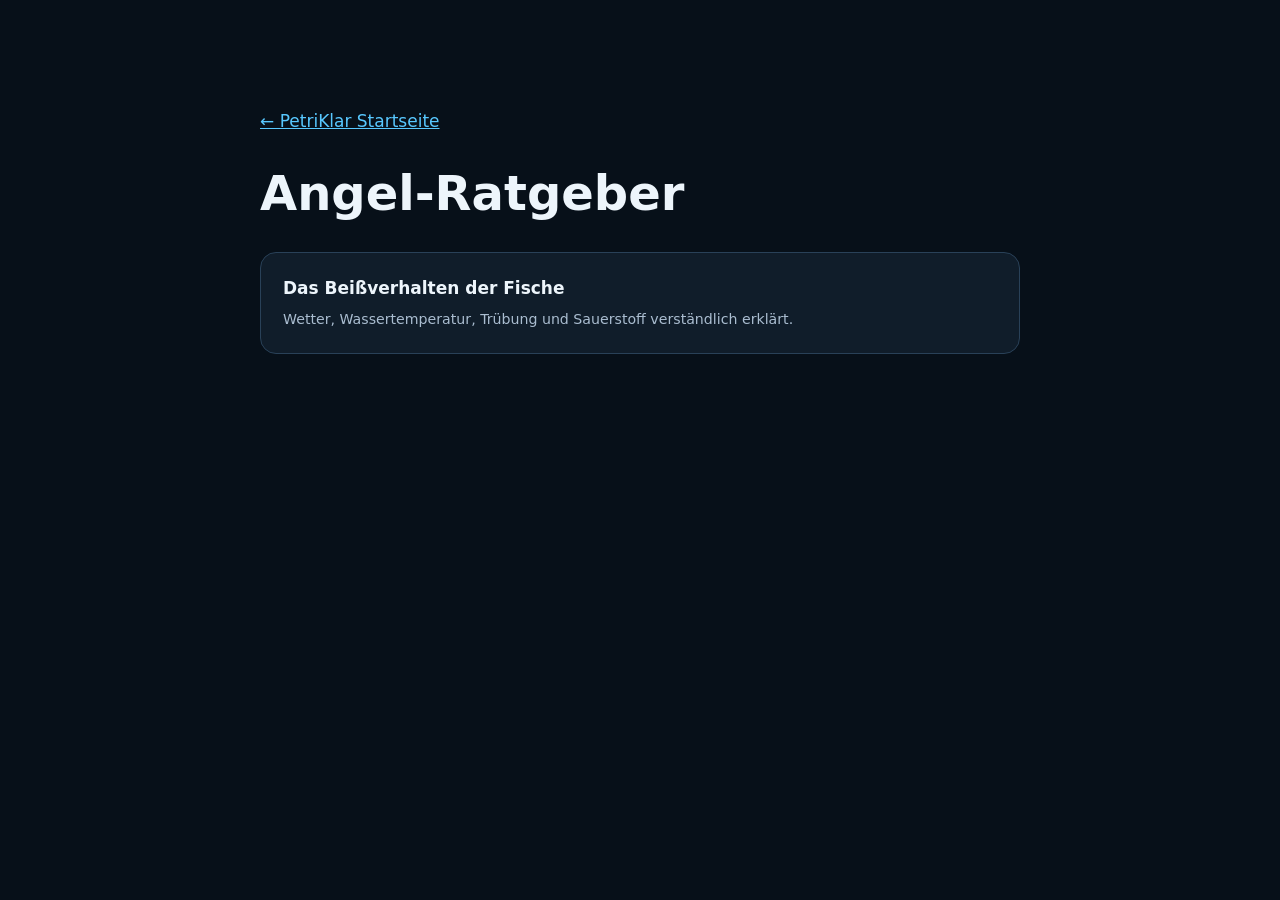
==== ratgeber/index.html @ 04f3fb8d "Add files via upload" ====
<!DOCTYPE html>
<html lang="de">
<head>
  <meta charset="UTF-8">
  <meta name="viewport" content="width=device-width, initial-scale=1.0">
  <title>Angel-Ratgeber | PetriKlar</title>
  <meta name="description" content="Wissenschaftlich fundierte Angel-Ratgeber von PetriKlar.">
  <link rel="canonical" href="https://petriklar.com/ratgeber/">
  <style>body{margin:0;background:#071019;color:#edf5fb;font:17px/1.6 system-ui,-apple-system,"Segoe UI",sans-serif}.wrap{width:min(92%,760px);margin:12vh auto}a{color:#58c8ff}h1{font-size:clamp(2rem,6vw,3rem);line-height:1.1}.card{display:block;padding:22px;background:#101d2a;border:1px solid #294158;border-radius:16px;color:#edf5fb;text-decoration:none}.card small{display:block;color:#aabdd0;margin-top:6px}</style>
</head>
<body><main class="wrap"><p><a href="../index.html">← PetriKlar Startseite</a></p><h1>Angel-Ratgeber</h1><a class="card" href="beissverhalten-der-fische.html"><strong>Das Beißverhalten der Fische</strong><small>Wetter, Wassertemperatur, Trübung und Sauerstoff verständlich erklärt.</small></a></main></body>
</html>
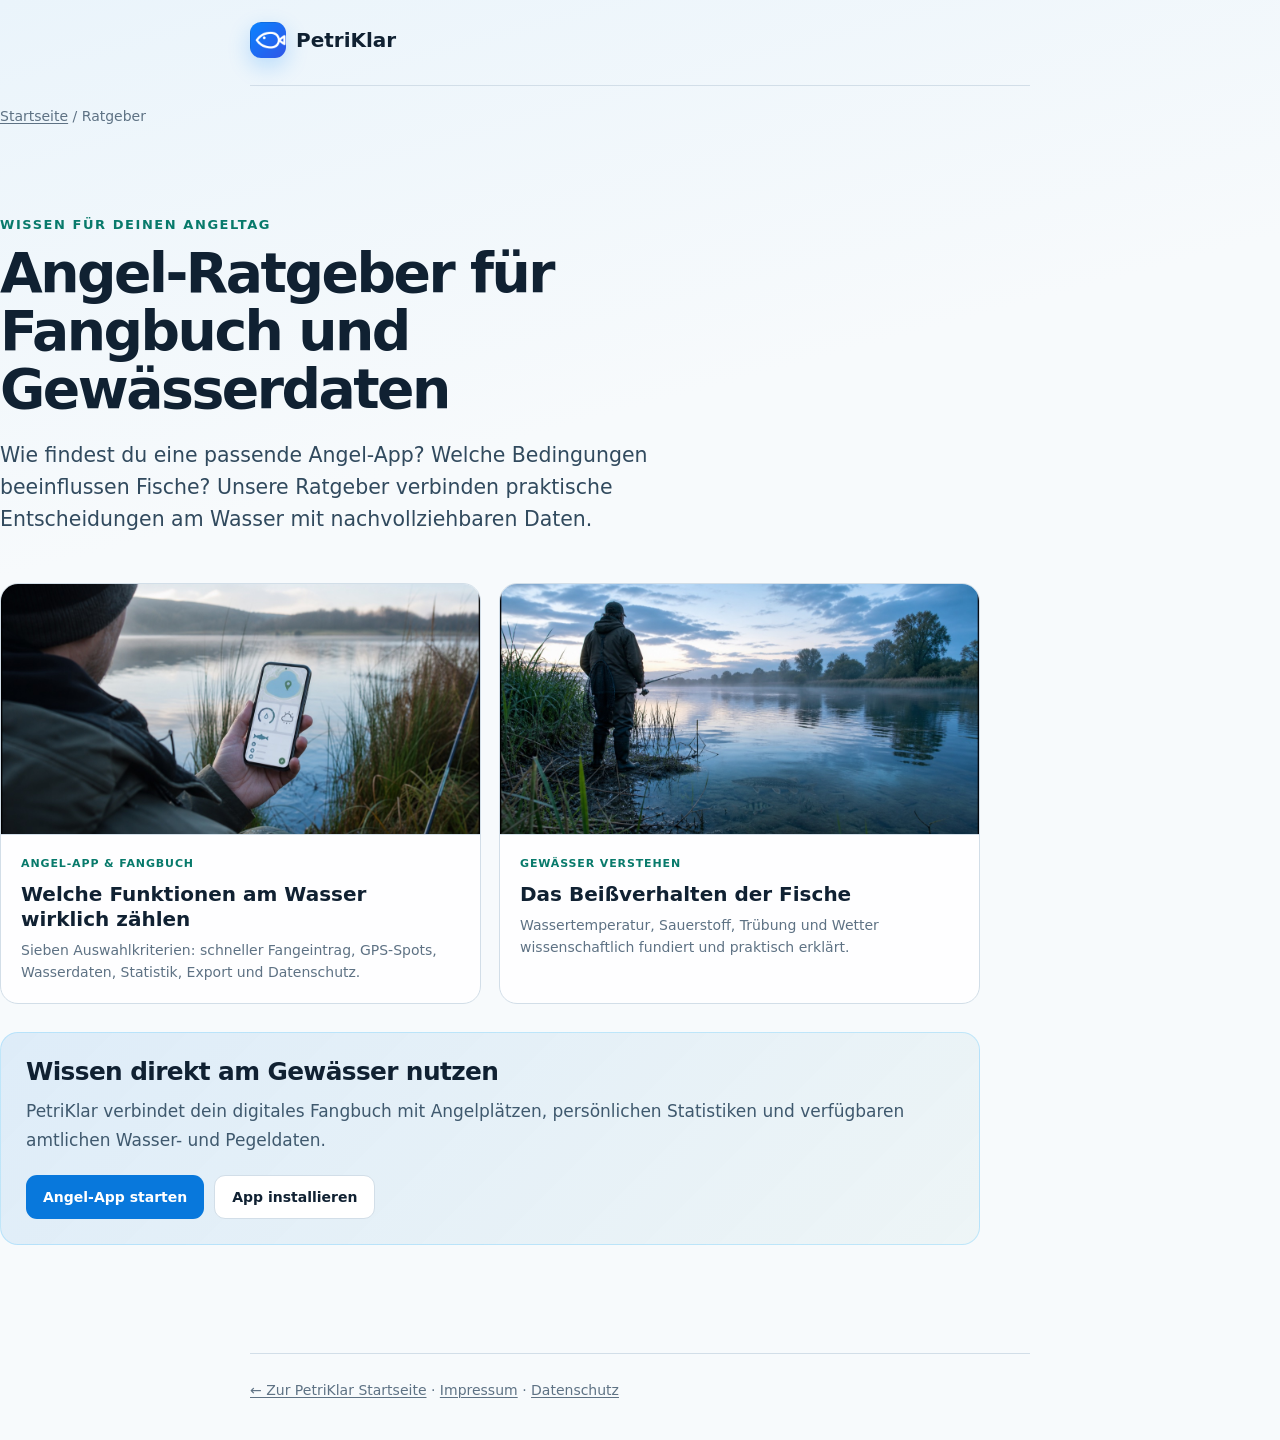
==== commit 189a8bf9: "Improve SEO for Angel App searches" ====
--- a/ratgeber/index.html
+++ b/ratgeber/index.html
@@ -1,12 +1,70 @@
-<!DOCTYPE html>
+<!doctype html>
 <html lang="de">
 <head>
-  <meta charset="UTF-8">
-  <meta name="viewport" content="width=device-width, initial-scale=1.0">
-  <title>Angel-Ratgeber | PetriKlar</title>
-  <meta name="description" content="Wissenschaftlich fundierte Angel-Ratgeber von PetriKlar.">
-  <link rel="canonical" href="https://petriklar.com/ratgeber/">
-  <style>body{margin:0;background:#071019;color:#edf5fb;font:17px/1.6 system-ui,-apple-system,"Segoe UI",sans-serif}.wrap{width:min(92%,760px);margin:12vh auto}a{color:#58c8ff}h1{font-size:clamp(2rem,6vw,3rem);line-height:1.1}.card{display:block;padding:22px;background:#101d2a;border:1px solid #294158;border-radius:16px;color:#edf5fb;text-decoration:none}.card small{display:block;color:#aabdd0;margin-top:6px}</style>
+  <meta charset="utf-8">
+  <meta name="viewport" content="width=device-width,initial-scale=1,viewport-fit=cover">
+  <meta name="theme-color" content="#071019">
+  <meta name="robots" content="index,follow,max-image-preview:large,max-snippet:-1,max-video-preview:-1">
+  <title>Angel-Ratgeber: Fangbuch, Wasser &amp; Beißverhalten | PetriKlar</title>
+  <meta name="description" content="Praxisnahe Angel-Ratgeber zu Angel-Apps, digitalem Fangbuch, Gewässerdaten und Beißverhalten – verständlich erklärt von PetriKlar.">
+  <link rel="canonical" href="https://www.petriklar.com/ratgeber/">
+  <link rel="icon" href="../assets/icons/favicon.svg" type="image/svg+xml" sizes="any">
+  <link rel="apple-touch-icon" href="../assets/icons/apple-touch-icon.png">
+  <meta property="og:type" content="website">
+  <meta property="og:locale" content="de_DE">
+  <meta property="og:site_name" content="PetriKlar">
+  <meta property="og:title" content="Angel-Ratgeber von PetriKlar">
+  <meta property="og:description" content="Digitales Fangbuch, Angel-Apps, Gewässerdaten und Beißverhalten verständlich erklärt.">
+  <meta property="og:url" content="https://www.petriklar.com/ratgeber/">
+  <meta property="og:image" content="https://www.petriklar.com/assets/images/angel-app-digitales-fangbuch.jpg">
+  <meta property="og:image:width" content="1200">
+  <meta property="og:image:height" content="630">
+  <meta property="og:image:alt" content="Angler nutzt eine digitale Angel-App am See">
+  <meta name="twitter:card" content="summary_large_image">
+  <meta name="twitter:title" content="Angel-Ratgeber von PetriKlar">
+  <meta name="twitter:description" content="Angel-App, Fangbuch und Gewässerdaten: praxisnahe Ratgeber für Angler.">
+  <meta name="twitter:image" content="https://www.petriklar.com/assets/images/angel-app-digitales-fangbuch.jpg">
+  <link rel="stylesheet" href="ratgeber.css?v=1">
+  <script type="application/ld+json">
+  {
+    "@context":"https://schema.org",
+    "@type":"CollectionPage",
+    "name":"Angel-Ratgeber von PetriKlar",
+    "description":"Praxisnahe Ratgeber zu Angel-Apps, digitalem Fangbuch, Gewässerdaten und Beißverhalten.",
+    "url":"https://www.petriklar.com/ratgeber/",
+    "inLanguage":"de-DE",
+    "isPartOf":{"@type":"WebSite","name":"PetriKlar","url":"https://www.petriklar.com/"}
+  }
+  </script>
+  <script type="application/ld+json">
+  {"@context":"https://schema.org","@type":"BreadcrumbList","itemListElement":[{"@type":"ListItem","position":1,"name":"Startseite","item":"https://www.petriklar.com/"},{"@type":"ListItem","position":2,"name":"Ratgeber","item":"https://www.petriklar.com/ratgeber/"}]}
+  </script>
 </head>
-<body><main class="wrap"><p><a href="../index.html">← PetriKlar Startseite</a></p><h1>Angel-Ratgeber</h1><a class="card" href="beissverhalten-der-fische.html"><strong>Das Beißverhalten der Fische</strong><small>Wetter, Wassertemperatur, Trübung und Sauerstoff verständlich erklärt.</small></a></main></body>
+<body>
+  <header class="shell site-head"><a class="brand" href="../" aria-label="PetriKlar Startseite"><img src="../assets/icons/petriklar-192.png" alt="" width="36" height="36">PetriKlar</a></header>
+  <main class="collection">
+    <nav class="crumbs" aria-label="Brotkrümelnavigation"><a href="../">Startseite</a> <span aria-hidden="true">/</span> Ratgeber</nav>
+    <div class="collection-intro">
+      <p class="eyebrow">Wissen für deinen Angeltag</p>
+      <h1>Angel-Ratgeber für Fangbuch und Gewässerdaten</h1>
+      <p class="lead">Wie findest du eine passende Angel-App? Welche Bedingungen beeinflussen Fische? Unsere Ratgeber verbinden praktische Entscheidungen am Wasser mit nachvollziehbaren Daten.</p>
+    </div>
+    <div class="guide-grid">
+      <a class="guide-card" href="angel-app-digitales-fangbuch.html">
+        <img src="../assets/images/angel-app-digitales-fangbuch.jpg" alt="Angler prüft eine Angel-App mit digitalem Fangbuch am See" width="1200" height="630" decoding="async">
+        <span class="guide-card-copy"><small>Angel-App &amp; Fangbuch</small><strong>Welche Funktionen am Wasser wirklich zählen</strong><p>Sieben Auswahlkriterien: schneller Fangeintrag, GPS-Spots, Wasserdaten, Statistik, Export und Datenschutz.</p></span>
+      </a>
+      <a class="guide-card" href="beissverhalten-der-fische.html">
+        <img src="../assets/images/beissverhalten-fische-angel-app.jpg" alt="Angler an einem Fluss mit sichtbaren Fischen unter der Wasseroberfläche" width="1200" height="630" loading="lazy" decoding="async">
+        <span class="guide-card-copy"><small>Gewässer verstehen</small><strong>Das Beißverhalten der Fische</strong><p>Wassertemperatur, Sauerstoff, Trübung und Wetter wissenschaftlich fundiert und praktisch erklärt.</p></span>
+      </a>
+    </div>
+    <aside class="app-cta">
+      <h2>Wissen direkt am Gewässer nutzen</h2>
+      <p>PetriKlar verbindet dein digitales Fangbuch mit Angelplätzen, persönlichen Statistiken und verfügbaren amtlichen Wasser- und Pegeldaten.</p>
+      <div class="cta-actions"><a class="cta-button" href="../app.html">Angel-App starten</a><a class="cta-button secondary" href="../installieren.html">App installieren</a></div>
+    </aside>
+  </main>
+  <footer class="shell site-foot"><a href="../">← Zur PetriKlar Startseite</a> · <a href="../legal/impressum.html">Impressum</a> · <a href="../legal/datenschutz.html">Datenschutz</a></footer>
+</body>
 </html>
--- a/ratgeber/ratgeber.css
+++ b/ratgeber/ratgeber.css
@@ -0,0 +1,79 @@
+:root{
+  color-scheme:dark;
+  --bg:#071019;--surface:#101d2a;--surface2:#16283a;--line:#294158;
+  --text:#edf5fb;--muted:#aabdd0;--blue:#58c8ff;--teal:#56dfca;--gold:#f7c65c;--max:780px;
+}
+*{box-sizing:border-box}
+html{scroll-behavior:smooth;scroll-padding-top:1.5rem}
+body{margin:0;background:linear-gradient(165deg,#0d2133 0,#071019 35rem);color:var(--text);font:17px/1.72 system-ui,-apple-system,BlinkMacSystemFont,"Segoe UI",sans-serif}
+a{color:var(--blue);text-decoration-thickness:.08em;text-underline-offset:.16em}
+a:hover{color:#b5ecff}
+img{max-width:100%;height:auto}
+.shell{width:min(calc(100% - 32px),var(--max));margin:auto}
+.site-head{padding:22px 0 18px;border-bottom:1px solid var(--line)}
+.brand{display:inline-flex;align-items:center;gap:10px;color:var(--text);font-size:20px;font-weight:800;text-decoration:none}
+.brand img{width:36px;height:36px;border-radius:11px;box-shadow:0 8px 22px rgba(10,132,255,.24)}
+.crumbs{padding:18px 0;color:var(--muted);font-size:14px}
+.crumbs a{color:var(--muted)}
+main{padding-bottom:52px}
+.eyebrow{margin:26px 0 8px;color:var(--teal);font-size:13px;font-weight:750;letter-spacing:.12em;text-transform:uppercase}
+h1{margin:0 0 18px;font-size:clamp(2rem,7vw,3.45rem);line-height:1.05;letter-spacing:-.045em}
+h2{margin:54px 0 16px;font-size:clamp(1.45rem,4vw,2rem);line-height:1.16;letter-spacing:-.025em}
+h3{margin:28px 0 8px;font-size:1.2rem;line-height:1.25}
+p{margin:0 0 19px}
+.lead{color:#d8e7f3;font-size:clamp(1.1rem,2.8vw,1.28rem);line-height:1.58}
+.meta{display:flex;flex-wrap:wrap;gap:10px 17px;margin:24px 0 29px;color:var(--muted);font-size:14px}
+.meta span+span{border-left:1px solid var(--line);padding-left:17px}
+.article-hero{margin:0 0 34px}
+.article-hero img{display:block;width:100%;border:1px solid var(--line);border-radius:18px;box-shadow:0 24px 65px rgba(0,0,0,.28)}
+.article-hero figcaption{margin-top:9px;color:var(--muted);font-size:12.5px;line-height:1.5}
+.summary{margin:29px 0 34px;padding:19px 21px;border:1px solid var(--line);border-radius:16px;background:rgba(16,29,42,.9)}
+.summary strong{display:block;margin-bottom:8px}
+.summary ol{margin:0;padding-left:20px}
+.summary li{padding:3px 0}
+.summary a{color:var(--text)}
+.tip{margin:26px 0;padding:18px 20px;border-left:4px solid var(--teal);border-radius:0 12px 12px 0;background:linear-gradient(90deg,rgba(86,223,202,.12),rgba(86,223,202,.035))}
+.tip strong{color:var(--teal)}
+.checklist{margin:24px 0;padding:0;list-style:none}
+.checklist li{position:relative;margin:0 0 10px;padding:13px 15px 13px 44px;border:1px solid var(--line);border-radius:12px;background:rgba(16,29,42,.72)}
+.checklist li::before{content:"✓";position:absolute;left:15px;top:12px;color:var(--teal);font-weight:900}
+.app-cta{margin:38px 0;padding:25px;border:1px solid rgba(88,200,255,.3);border-radius:18px;background:linear-gradient(135deg,rgba(88,200,255,.13),rgba(86,223,202,.05))}
+.app-cta h2{margin:0 0 10px;font-size:1.55rem}
+.app-cta p{color:#cedfea}
+.cta-actions{display:flex;flex-wrap:wrap;gap:10px;margin-top:18px}
+.cta-button{display:inline-flex;align-items:center;justify-content:center;min-height:44px;padding:0 17px;border-radius:11px;background:var(--blue);color:#06131d;font-size:14px;font-weight:800;text-decoration:none}
+.cta-button.secondary{border:1px solid var(--line);background:rgba(255,255,255,.05);color:var(--text)}
+.sources{margin-top:47px;padding:25px 0 6px;border-top:1px solid var(--line)}
+.sources h2{margin-top:0}
+.sources ul{padding-left:20px}
+.sources li{margin:0 0 12px;color:var(--muted)}
+.sources a{font-weight:650}
+.notice{margin-top:24px;color:var(--muted);font-size:14px}
+.site-foot{padding:24px 0 38px;border-top:1px solid var(--line);color:var(--muted);font-size:14px}
+.site-foot a{color:var(--muted)}
+
+.collection{width:min(calc(100% - 32px),980px);padding-bottom:70px}
+.collection-intro{max-width:760px;padding:42px 0 28px}
+.collection-intro h1{margin-bottom:20px}
+.guide-grid{display:grid;grid-template-columns:repeat(2,minmax(0,1fr));gap:18px}
+.guide-card{display:flex;min-width:0;flex-direction:column;overflow:hidden;border:1px solid var(--line);border-radius:18px;background:rgba(16,29,42,.9);color:var(--text);text-decoration:none;transition:transform 160ms cubic-bezier(.23,1,.32,1),border-color 180ms ease,background-color 180ms ease}
+.guide-card img{width:100%;aspect-ratio:1200/630;object-fit:cover;border-bottom:1px solid var(--line)}
+.guide-card-copy{display:flex;flex:1;flex-direction:column;padding:20px}
+.guide-card small{color:var(--teal);font-size:11px;font-weight:800;letter-spacing:.08em;text-transform:uppercase}
+.guide-card strong{margin:8px 0;font-size:1.25rem;line-height:1.25}
+.guide-card p{margin:0;color:var(--muted);font-size:14px;line-height:1.55}
+.collection .app-cta{margin-top:28px}
+
+@media (hover:hover) and (pointer:fine){.guide-card:hover{transform:translateY(-3px);border-color:rgba(88,200,255,.45);background:#132536}.cta-button:hover{color:#06131d}.cta-button.secondary:hover{color:var(--text);background:rgba(255,255,255,.1)}}
+@media(max-width:650px){
+  body{font-size:16px}.shell,.collection{width:min(calc(100% - 24px),var(--max))}.site-head{padding-top:14px}.crumbs{padding:14px 0}.eyebrow{margin-top:17px}.meta{margin:20px 0 24px}.meta span+span{border:0;padding-left:0}.summary{margin:25px 0 30px;padding:16px}h2{margin-top:42px}.tip{padding:16px}.sources{margin-top:38px}.guide-grid{grid-template-columns:1fr}.collection-intro{padding-top:30px}.app-cta{padding:20px}.cta-actions{flex-direction:column}.cta-button{width:100%}
+}
+@media(prefers-reduced-motion:reduce){html{scroll-behavior:auto}.guide-card{transition:none}}
+@media(prefers-color-scheme:light){
+  :root{color-scheme:light;--bg:#f5f8fb;--surface:#fff;--surface2:#edf3f8;--line:#d2dee8;--text:#102132;--muted:#5e7284;--blue:#0878dc;--teal:#087a6b}
+  body{background:linear-gradient(165deg,#eaf4fb 0,#f7fafc 35rem)}
+  a:hover{color:#065ba8}.lead{color:#314a5e}.article-hero img{box-shadow:0 24px 65px rgba(39,69,91,.15)}
+  .summary,.checklist li,.guide-card{background:rgba(255,255,255,.9)}.tip{background:linear-gradient(90deg,rgba(8,122,107,.11),rgba(8,122,107,.025))}
+  .app-cta{background:linear-gradient(135deg,rgba(8,120,220,.1),rgba(8,122,107,.04))}.app-cta p{color:#3f596e}.cta-button{color:#fff}.cta-button.secondary{background:#fff;color:var(--text)}
+}
+@media(prefers-color-scheme:light) and (hover:hover) and (pointer:fine){.guide-card:hover{background:#fff}.cta-button:hover{color:#fff}.cta-button.secondary:hover{color:var(--text);background:#edf3f8}}
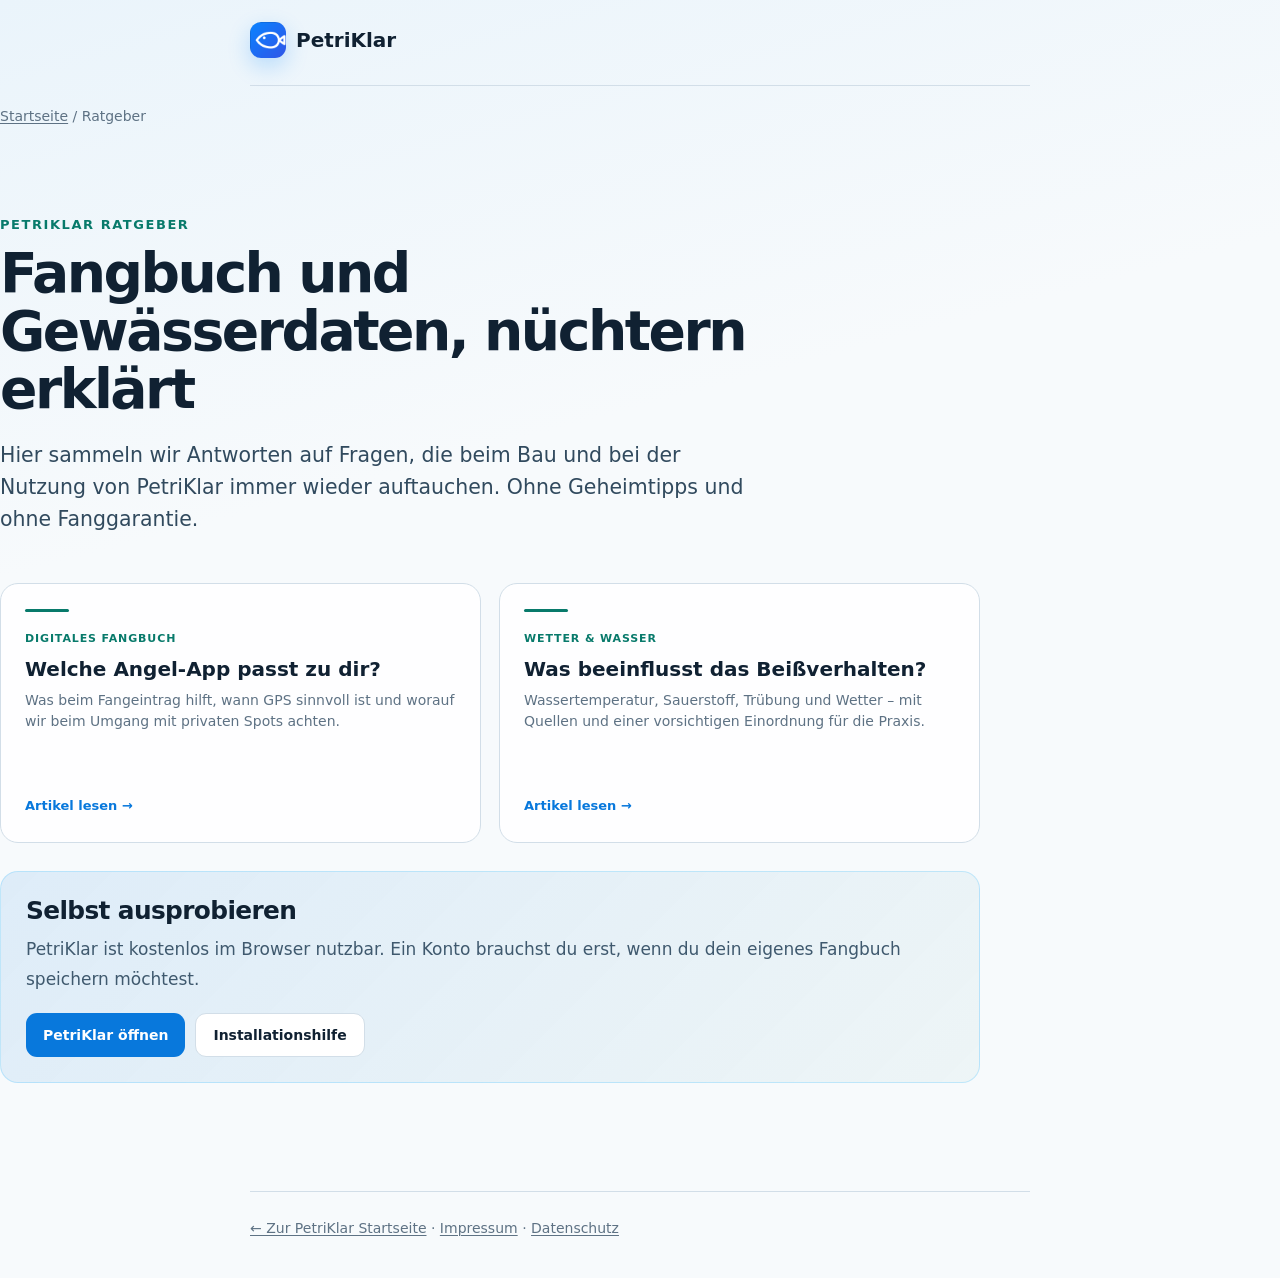
==== commit bd459b34: "Humanize public content and remove generated images" ====
--- a/ratgeber/index.html
+++ b/ratgeber/index.html
@@ -5,32 +5,27 @@
   <meta name="viewport" content="width=device-width,initial-scale=1,viewport-fit=cover">
   <meta name="theme-color" content="#071019">
   <meta name="robots" content="index,follow,max-image-preview:large,max-snippet:-1,max-video-preview:-1">
-  <title>Angel-Ratgeber: Fangbuch, Wasser &amp; Beißverhalten | PetriKlar</title>
-  <meta name="description" content="Praxisnahe Angel-Ratgeber zu Angel-Apps, digitalem Fangbuch, Gewässerdaten und Beißverhalten – verständlich erklärt von PetriKlar.">
+  <title>Ratgeber zu Fangbuch und Gewässerdaten | PetriKlar</title>
+  <meta name="description" content="PetriKlar ordnet Fragen zu digitalen Fangbüchern, privaten GPS-Spots, Wasserdaten und Beißverhalten verständlich und mit Quellen ein.">
   <link rel="canonical" href="https://www.petriklar.com/ratgeber/">
   <link rel="icon" href="../assets/icons/favicon.svg" type="image/svg+xml" sizes="any">
   <link rel="apple-touch-icon" href="../assets/icons/apple-touch-icon.png">
   <meta property="og:type" content="website">
   <meta property="og:locale" content="de_DE">
   <meta property="og:site_name" content="PetriKlar">
-  <meta property="og:title" content="Angel-Ratgeber von PetriKlar">
-  <meta property="og:description" content="Digitales Fangbuch, Angel-Apps, Gewässerdaten und Beißverhalten verständlich erklärt.">
+  <meta property="og:title" content="Ratgeber zu Fangbuch und Gewässerdaten | PetriKlar">
+  <meta property="og:description" content="Zwei nüchterne Einordnungen zu digitalen Fangbüchern und Bedingungen am Gewässer.">
   <meta property="og:url" content="https://www.petriklar.com/ratgeber/">
-  <meta property="og:image" content="https://www.petriklar.com/assets/images/angel-app-digitales-fangbuch.jpg">
-  <meta property="og:image:width" content="1200">
-  <meta property="og:image:height" content="630">
-  <meta property="og:image:alt" content="Angler nutzt eine digitale Angel-App am See">
-  <meta name="twitter:card" content="summary_large_image">
-  <meta name="twitter:title" content="Angel-Ratgeber von PetriKlar">
-  <meta name="twitter:description" content="Angel-App, Fangbuch und Gewässerdaten: praxisnahe Ratgeber für Angler.">
-  <meta name="twitter:image" content="https://www.petriklar.com/assets/images/angel-app-digitales-fangbuch.jpg">
-  <link rel="stylesheet" href="ratgeber.css?v=1">
+  <meta name="twitter:card" content="summary">
+  <meta name="twitter:title" content="Ratgeber zu Fangbuch und Gewässerdaten | PetriKlar">
+  <meta name="twitter:description" content="Digitale Fangbücher und Bedingungen am Gewässer, verständlich und ohne Fangversprechen eingeordnet.">
+  <link rel="stylesheet" href="ratgeber.css?v=2">
   <script type="application/ld+json">
   {
     "@context":"https://schema.org",
     "@type":"CollectionPage",
-    "name":"Angel-Ratgeber von PetriKlar",
-    "description":"Praxisnahe Ratgeber zu Angel-Apps, digitalem Fangbuch, Gewässerdaten und Beißverhalten.",
+    "name":"Ratgeber von PetriKlar",
+    "description":"Einordnungen zu digitalen Fangbüchern, privaten GPS-Spots, Gewässerdaten und Beißverhalten.",
     "url":"https://www.petriklar.com/ratgeber/",
     "inLanguage":"de-DE",
     "isPartOf":{"@type":"WebSite","name":"PetriKlar","url":"https://www.petriklar.com/"}
@@ -45,24 +40,22 @@
   <main class="collection">
     <nav class="crumbs" aria-label="Brotkrümelnavigation"><a href="../">Startseite</a> <span aria-hidden="true">/</span> Ratgeber</nav>
     <div class="collection-intro">
-      <p class="eyebrow">Wissen für deinen Angeltag</p>
-      <h1>Angel-Ratgeber für Fangbuch und Gewässerdaten</h1>
-      <p class="lead">Wie findest du eine passende Angel-App? Welche Bedingungen beeinflussen Fische? Unsere Ratgeber verbinden praktische Entscheidungen am Wasser mit nachvollziehbaren Daten.</p>
+      <p class="eyebrow">PetriKlar Ratgeber</p>
+      <h1>Fangbuch und Gewässerdaten, nüchtern erklärt</h1>
+      <p class="lead">Hier sammeln wir Antworten auf Fragen, die beim Bau und bei der Nutzung von PetriKlar immer wieder auftauchen. Ohne Geheimtipps und ohne Fanggarantie.</p>
     </div>
     <div class="guide-grid">
       <a class="guide-card" href="angel-app-digitales-fangbuch.html">
-        <img src="../assets/images/angel-app-digitales-fangbuch.jpg" alt="Angler prüft eine Angel-App mit digitalem Fangbuch am See" width="1200" height="630" decoding="async">
-        <span class="guide-card-copy"><small>Angel-App &amp; Fangbuch</small><strong>Welche Funktionen am Wasser wirklich zählen</strong><p>Sieben Auswahlkriterien: schneller Fangeintrag, GPS-Spots, Wasserdaten, Statistik, Export und Datenschutz.</p></span>
+        <span class="guide-card-copy"><small>Digitales Fangbuch</small><strong>Welche Angel-App passt zu dir?</strong><p>Was beim Fangeintrag hilft, wann GPS sinnvoll ist und worauf wir beim Umgang mit privaten Spots achten.</p><span class="card-link">Artikel lesen →</span></span>
       </a>
       <a class="guide-card" href="beissverhalten-der-fische.html">
-        <img src="../assets/images/beissverhalten-fische-angel-app.jpg" alt="Angler an einem Fluss mit sichtbaren Fischen unter der Wasseroberfläche" width="1200" height="630" loading="lazy" decoding="async">
-        <span class="guide-card-copy"><small>Gewässer verstehen</small><strong>Das Beißverhalten der Fische</strong><p>Wassertemperatur, Sauerstoff, Trübung und Wetter wissenschaftlich fundiert und praktisch erklärt.</p></span>
+        <span class="guide-card-copy"><small>Wetter &amp; Wasser</small><strong>Was beeinflusst das Beißverhalten?</strong><p>Wassertemperatur, Sauerstoff, Trübung und Wetter – mit Quellen und einer vorsichtigen Einordnung für die Praxis.</p><span class="card-link">Artikel lesen →</span></span>
       </a>
     </div>
     <aside class="app-cta">
-      <h2>Wissen direkt am Gewässer nutzen</h2>
-      <p>PetriKlar verbindet dein digitales Fangbuch mit Angelplätzen, persönlichen Statistiken und verfügbaren amtlichen Wasser- und Pegeldaten.</p>
-      <div class="cta-actions"><a class="cta-button" href="../app.html">Angel-App starten</a><a class="cta-button secondary" href="../installieren.html">App installieren</a></div>
+      <h2>Selbst ausprobieren</h2>
+      <p>PetriKlar ist kostenlos im Browser nutzbar. Ein Konto brauchst du erst, wenn du dein eigenes Fangbuch speichern möchtest.</p>
+      <div class="cta-actions"><a class="cta-button" href="../app.html">PetriKlar öffnen</a><a class="cta-button secondary" href="../installieren.html">Installationshilfe</a></div>
     </aside>
   </main>
   <footer class="shell site-foot"><a href="../">← Zur PetriKlar Startseite</a> · <a href="../legal/impressum.html">Impressum</a> · <a href="../legal/datenschutz.html">Datenschutz</a></footer>
--- a/ratgeber/ratgeber.css
+++ b/ratgeber/ratgeber.css
@@ -24,9 +24,6 @@
 .lead{color:#d8e7f3;font-size:clamp(1.1rem,2.8vw,1.28rem);line-height:1.58}
 .meta{display:flex;flex-wrap:wrap;gap:10px 17px;margin:24px 0 29px;color:var(--muted);font-size:14px}
 .meta span+span{border-left:1px solid var(--line);padding-left:17px}
-.article-hero{margin:0 0 34px}
-.article-hero img{display:block;width:100%;border:1px solid var(--line);border-radius:18px;box-shadow:0 24px 65px rgba(0,0,0,.28)}
-.article-hero figcaption{margin-top:9px;color:var(--muted);font-size:12.5px;line-height:1.5}
 .summary{margin:29px 0 34px;padding:19px 21px;border:1px solid var(--line);border-radius:16px;background:rgba(16,29,42,.9)}
 .summary strong{display:block;margin-bottom:8px}
 .summary ol{margin:0;padding-left:20px}
@@ -56,12 +53,12 @@
 .collection-intro{max-width:760px;padding:42px 0 28px}
 .collection-intro h1{margin-bottom:20px}
 .guide-grid{display:grid;grid-template-columns:repeat(2,minmax(0,1fr));gap:18px}
-.guide-card{display:flex;min-width:0;flex-direction:column;overflow:hidden;border:1px solid var(--line);border-radius:18px;background:rgba(16,29,42,.9);color:var(--text);text-decoration:none;transition:transform 160ms cubic-bezier(.23,1,.32,1),border-color 180ms ease,background-color 180ms ease}
-.guide-card img{width:100%;aspect-ratio:1200/630;object-fit:cover;border-bottom:1px solid var(--line)}
-.guide-card-copy{display:flex;flex:1;flex-direction:column;padding:20px}
+.guide-card{position:relative;display:flex;min-width:0;min-height:260px;flex-direction:column;overflow:hidden;border:1px solid var(--line);border-radius:18px;background:rgba(16,29,42,.9);color:var(--text);text-decoration:none;transition:transform 160ms cubic-bezier(.23,1,.32,1),border-color 180ms ease,background-color 180ms ease}.guide-card::before{content:"";width:44px;height:3px;margin:25px 0 0 24px;border-radius:999px;background:var(--teal)}
+.guide-card-copy{display:flex;flex:1;flex-direction:column;padding:18px 24px 24px}
 .guide-card small{color:var(--teal);font-size:11px;font-weight:800;letter-spacing:.08em;text-transform:uppercase}
 .guide-card strong{margin:8px 0;font-size:1.25rem;line-height:1.25}
 .guide-card p{margin:0;color:var(--muted);font-size:14px;line-height:1.55}
+.card-link{margin-top:auto;padding-top:22px;color:var(--blue);font-size:13px;font-weight:750}
 .collection .app-cta{margin-top:28px}
 
 @media (hover:hover) and (pointer:fine){.guide-card:hover{transform:translateY(-3px);border-color:rgba(88,200,255,.45);background:#132536}.cta-button:hover{color:#06131d}.cta-button.secondary:hover{color:var(--text);background:rgba(255,255,255,.1)}}
@@ -72,7 +69,7 @@
 @media(prefers-color-scheme:light){
   :root{color-scheme:light;--bg:#f5f8fb;--surface:#fff;--surface2:#edf3f8;--line:#d2dee8;--text:#102132;--muted:#5e7284;--blue:#0878dc;--teal:#087a6b}
   body{background:linear-gradient(165deg,#eaf4fb 0,#f7fafc 35rem)}
-  a:hover{color:#065ba8}.lead{color:#314a5e}.article-hero img{box-shadow:0 24px 65px rgba(39,69,91,.15)}
+  a:hover{color:#065ba8}.lead{color:#314a5e}
   .summary,.checklist li,.guide-card{background:rgba(255,255,255,.9)}.tip{background:linear-gradient(90deg,rgba(8,122,107,.11),rgba(8,122,107,.025))}
   .app-cta{background:linear-gradient(135deg,rgba(8,120,220,.1),rgba(8,122,107,.04))}.app-cta p{color:#3f596e}.cta-button{color:#fff}.cta-button.secondary{background:#fff;color:var(--text)}
 }
